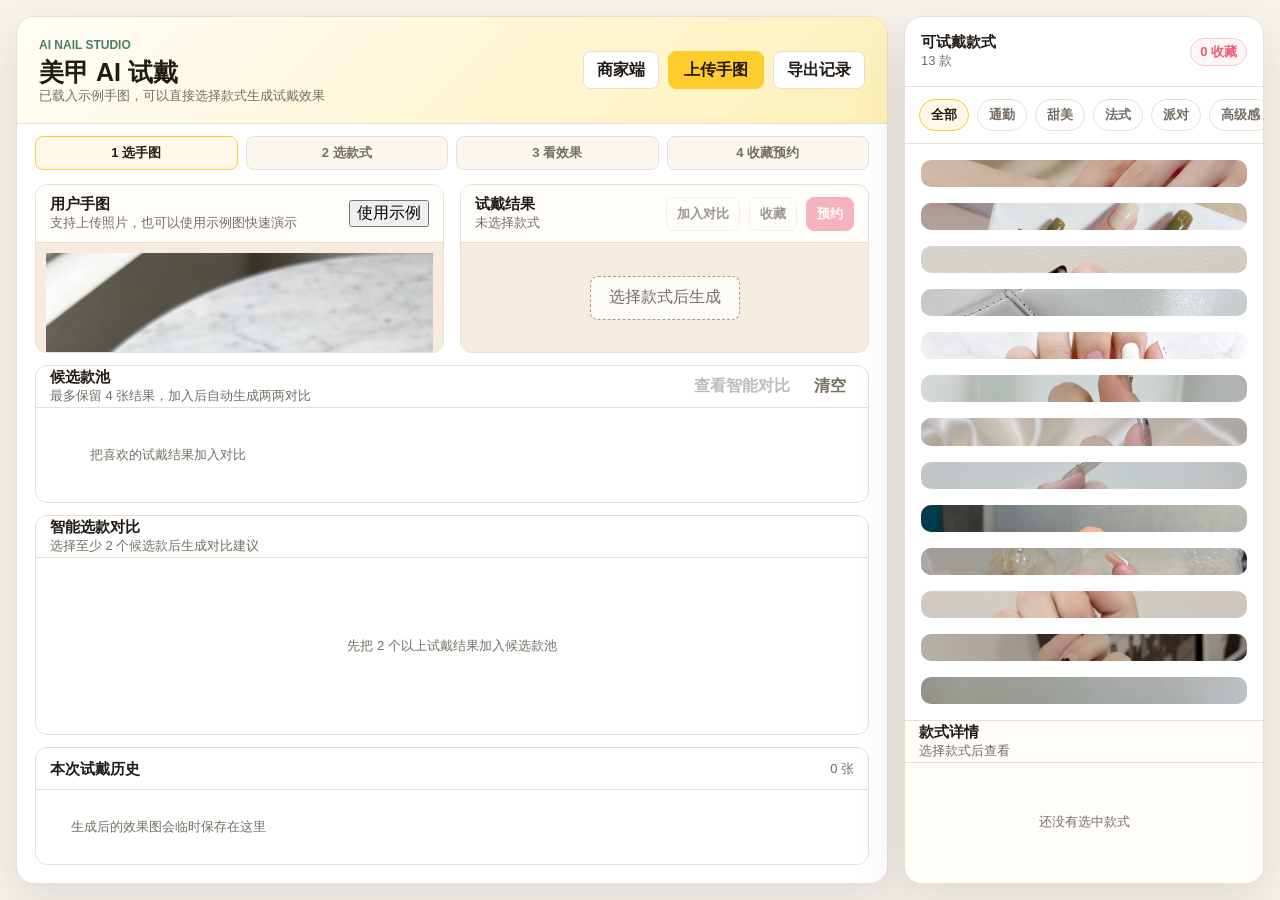
==== frontend/index.html @ e8ff1c36 "first commit" ====
<!doctype html>
<html lang="zh-CN">
  <head>
    <meta charset="utf-8">
    <meta name="viewport" content="width=device-width, initial-scale=1">
    <title>美甲 AI 试戴</title>
    <link rel="stylesheet" href="./styles.css">
  </head>
  <body>
    <main class="app-shell">
      <section class="workspace" aria-label="美甲试戴工作区">
        <header class="topbar">
          <div class="brand-block">
            <span class="brand-mark">AI Nail Studio</span>
            <h1>美甲 AI 试戴</h1>
            <p id="statusText">上传手部照片，选择右侧款式开始生成试戴效果</p>
          </div>
          <div class="topbar-actions">
            <a class="ghost-button" href="./merchant-dashboard.html">商家端</a>
            <label class="upload-button">
              <input id="handUpload" type="file" accept="image/*">
              <span>上传手图</span>
            </label>
            <button id="exportEventsButton" class="ghost-button" type="button">导出记录</button>
          </div>
        </header>

        <div class="quick-flow" aria-label="试戴流程">
          <span class="flow-step is-active">1 选手图</span>
          <span class="flow-step">2 选款式</span>
          <span class="flow-step">3 看效果</span>
          <span class="flow-step">4 收藏预约</span>
        </div>

        <div class="preview-grid">
          <section class="panel">
            <div class="panel-head">
              <div>
                <h2>用户手图</h2>
                <span>支持上传照片，也可以使用示例图快速演示</span>
              </div>
              <button id="useDemoButton" type="button">使用示例</button>
            </div>
            <div class="image-stage">
              <img id="handPreview" alt="用户上传的手部照片">
              <div id="emptyHand" class="empty-state">等待上传</div>
            </div>
          </section>

          <section class="panel result-panel">
            <div class="panel-head">
              <div>
                <h2>试戴结果</h2>
                <span id="selectedStyleLabel">未选择款式</span>
              </div>
              <div class="result-actions">
                <button id="compareButton" class="mini-button" type="button" disabled>加入对比</button>
                <button id="favoriteButton" class="mini-button" type="button" disabled>收藏</button>
                <button id="appointmentButton" class="mini-button primary" type="button" disabled>预约</button>
              </div>
            </div>
            <div class="image-stage">
              <canvas id="resultCanvas" class="is-hidden" width="896" height="1200" aria-label="AI 融合结果"></canvas>
              <img id="aiResultImage" alt="AI 生成的美甲试戴效果">
              <div id="emptyResult" class="empty-state">选择款式后生成</div>
              <div id="progressOverlay" class="progress-overlay is-hidden" aria-live="polite">
                <div class="progress-card">
                  <div class="progress-copy">
                    <span id="progressLabel">正在生成试戴效果</span>
                    <strong id="progressValue">0%</strong>
                  </div>
                  <div class="progress-track">
                    <div id="progressBar" class="progress-bar"></div>
                  </div>
                </div>
              </div>
            </div>
          </section>
        </div>

        <section class="comparison-panel" aria-label="多款对比">
          <div class="section-head">
            <div>
              <h2>候选款池</h2>
              <span>最多保留 4 张结果，加入后自动生成两两对比</span>
            </div>
            <div class="section-actions">
              <button id="openCompareDialogButton" class="text-button" type="button" disabled>查看智能对比</button>
              <button id="clearCompareButton" class="text-button" type="button">清空</button>
            </div>
          </div>
          <div id="compareList" class="compare-list">
            <div id="emptyCompare" class="compare-empty">把喜欢的试戴结果加入对比</div>
          </div>
        </section>

        <section class="compare-insight-panel" aria-label="智能选款对比">
          <div class="section-head">
            <div>
              <h2>智能选款对比</h2>
              <span id="compareInsightHint">选择至少 2 个候选款后生成对比建议</span>
            </div>
          </div>
          <div id="compareInsightBody" class="compare-insight-body">
            <div class="compare-insight-empty">先把 2 个以上试戴结果加入候选款池</div>
          </div>
        </section>

        <section class="history-panel" aria-label="本次试戴历史">
          <div class="history-head">
            <h2>本次试戴历史</h2>
            <span id="historyCount">0 张</span>
          </div>
          <div id="historyList" class="history-list">
            <div id="emptyHistory" class="history-empty">生成后的效果图会临时保存在这里</div>
          </div>
        </section>
      </section>

      <aside class="style-sidebar" aria-label="可试戴美甲款式">
        <div class="sidebar-head">
          <div>
            <h2>可试戴款式</h2>
            <span id="styleCount">加载中</span>
          </div>
          <span id="favoriteCount" class="favorite-counter">0 收藏</span>
        </div>

        <div class="filter-bar" aria-label="款式筛选">
          <button class="filter-chip is-active" type="button" data-filter="all">全部</button>
          <button class="filter-chip" type="button" data-filter="daily">通勤</button>
          <button class="filter-chip" type="button" data-filter="sweet">甜美</button>
          <button class="filter-chip" type="button" data-filter="french">法式</button>
          <button class="filter-chip" type="button" data-filter="party">派对</button>
          <button class="filter-chip" type="button" data-filter="luxury">高级感</button>
        </div>

        <div id="styleList" class="style-list"></div>

        <section class="style-detail" aria-label="款式详情">
          <div class="section-head">
            <div>
              <h2>款式详情</h2>
              <span id="detailHint">选择款式后查看</span>
            </div>
          </div>
          <div id="styleDetailBody" class="style-detail-body">
            <div class="detail-empty">还没有选中款式</div>
          </div>
        </section>
      </aside>
    </main>

    <dialog id="appointmentDialog" class="appointment-dialog">
      <form id="appointmentForm" method="dialog">
        <div class="dialog-head">
          <div>
            <h2>预约美甲服务</h2>
            <span id="appointmentStyleLabel">未选择款式</span>
          </div>
          <button id="appointmentCloseButton" class="icon-button" value="cancel" type="button" aria-label="关闭">×</button>
        </div>
        <label>
          <span>门店</span>
          <select id="shopSelect">
            <option>美团优选美甲·国贸店</option>
            <option>美团优选美甲·望京店</option>
            <option>美团优选美甲·五道口店</option>
          </select>
        </label>
        <label>
          <span>时间</span>
          <select id="timeSelect">
            <option>今天 18:30</option>
            <option>明天 12:00</option>
            <option>明天 19:00</option>
            <option>周末 14:30</option>
          </select>
        </label>
        <label>
          <span>手机号</span>
          <input id="phoneInput" type="tel" placeholder="用于接收预约确认">
        </label>
        <div class="dialog-actions">
          <button class="ghost-button" type="button" id="appointmentCancelButton">取消</button>
          <button class="upload-button" type="submit">提交预约意向</button>
        </div>
      </form>
    </dialog>

    <dialog id="compareDialog" class="compare-dialog">
      <div class="dialog-head">
        <div>
          <h2>智能选款对比</h2>
          <span id="compareDialogHint">选择至少 2 个候选款后生成对比建议</span>
        </div>
        <button id="compareDialogCloseButton" class="icon-button" type="button" aria-label="关闭">×</button>
      </div>
      <div id="compareDialogBody" class="compare-dialog-body">
        <div class="compare-insight-empty">先把 2 个以上试戴结果加入候选款池</div>
      </div>
    </dialog>

    <script src="./assets/catalog.js"></script>
    <script src="./app.js"></script>
  </body>
</html>
---- frontend/styles.css ----
:root {
  color-scheme: light;
  --bg: #f7f3ed;
  --surface: #ffffff;
  --surface-soft: #fbf7ef;
  --surface-warm: #fff8e6;
  --text: #211b17;
  --muted: #756d64;
  --line: #e8ded2;
  --accent: #ffcc2e;
  --accent-strong: #f2ad00;
  --accent-ink: #221900;
  --rose: #e85d75;
  --green: #477f64;
  --blue: #4469a8;
  --shadow: 0 18px 50px rgba(51, 35, 20, 0.12);
  --radius-lg: 18px;
  --radius-md: 12px;
  --radius-sm: 8px;
}

* {
  box-sizing: border-box;
}

body {
  margin: 0;
  min-height: 100vh;
  background: var(--bg);
  color: var(--text);
  font-family: Arial, "Microsoft YaHei", sans-serif;
}

button,
input,
select {
  font: inherit;
}

button,
a {
  -webkit-tap-highlight-color: transparent;
}

.app-shell {
  display: grid;
  grid-template-columns: minmax(0, 1fr) 360px;
  gap: 16px;
  height: 100vh;
  padding: 16px;
  overflow: hidden;
}

.workspace,
.style-sidebar {
  min-width: 0;
  min-height: 0;
  border: 1px solid var(--line);
  border-radius: var(--radius-lg);
  background: var(--surface);
  box-shadow: var(--shadow);
  overflow: hidden;
}

.workspace {
  display: flex;
  flex-direction: column;
}

.topbar,
.sidebar-head,
.panel-head,
.section-head,
.history-head,
.dialog-head {
  display: flex;
  align-items: center;
  justify-content: space-between;
  gap: 14px;
}

.topbar {
  min-height: 92px;
  padding: 18px 22px;
  border-bottom: 1px solid var(--line);
  background: linear-gradient(135deg, #fffdf7 0%, #fff0b8 100%);
}

.brand-mark {
  display: inline-flex;
  margin-bottom: 6px;
  color: var(--green);
  font-size: 12px;
  font-weight: 800;
  letter-spacing: 0;
  text-transform: uppercase;
}

h1,
h2,
p {
  margin: 0;
}

h1 {
  font-size: 25px;
  line-height: 1.16;
}

h2 {
  font-size: 15px;
  line-height: 1.2;
}

.topbar p,
.panel-head span,
.section-head span,
.sidebar-head span,
.history-head span,
.dialog-head span {
  color: var(--muted);
  font-size: 13px;
}

.topbar-actions,
.result-actions {
  display: flex;
  align-items: center;
  flex-wrap: wrap;
  justify-content: flex-end;
  gap: 9px;
}

.upload-button,
.ghost-button,
.mini-button,
.text-button,
.icon-button {
  display: inline-flex;
  align-items: center;
  justify-content: center;
  min-height: 38px;
  border: 1px solid var(--line);
  border-radius: var(--radius-sm);
  background: #fff;
  color: var(--text);
  cursor: pointer;
  font-weight: 700;
  text-decoration: none;
}

.upload-button {
  padding: 0 15px;
  border-color: var(--accent);
  background: var(--accent);
  color: var(--accent-ink);
}

.upload-button input {
  display: none;
}

.ghost-button {
  padding: 0 13px;
}

.mini-button {
  min-height: 34px;
  padding: 0 10px;
  font-size: 13px;
}

.mini-button.primary {
  border-color: var(--rose);
  background: var(--rose);
  color: #fff;
}

.mini-button.is-active {
  border-color: var(--rose);
  color: var(--rose);
}

.mini-button:disabled {
  cursor: not-allowed;
  opacity: 0.45;
}

.text-button {
  min-height: 30px;
  padding: 0 8px;
  border: 0;
  color: var(--muted);
}

.icon-button {
  width: 34px;
  height: 34px;
  min-height: 34px;
  padding: 0;
  font-size: 22px;
}

.upload-button:hover,
.ghost-button:hover,
.mini-button:hover:not(:disabled),
.text-button:hover,
.icon-button:hover {
  border-color: var(--accent-strong);
  background: var(--accent-strong);
  color: var(--accent-ink);
}

.quick-flow {
  display: grid;
  grid-template-columns: repeat(4, minmax(0, 1fr));
  gap: 8px;
  padding: 12px 18px 0;
}

.flow-step {
  display: grid;
  place-items: center;
  min-height: 34px;
  border: 1px solid var(--line);
  border-radius: var(--radius-sm);
  background: var(--surface-soft);
  color: var(--muted);
  font-size: 13px;
  font-weight: 700;
}

.flow-step.is-active {
  border-color: var(--accent);
  background: var(--surface-warm);
  color: var(--text);
}

.preview-grid {
  display: grid;
  grid-template-columns: minmax(0, 1fr) minmax(0, 1fr);
  gap: 16px;
  padding: 14px 18px 12px;
  min-height: 0;
  flex: 1;
  overflow: hidden;
}

.panel {
  display: flex;
  flex-direction: column;
  min-width: 0;
  min-height: 0;
  border: 1px solid var(--line);
  border-radius: var(--radius-md);
  background: var(--surface-soft);
  overflow: hidden;
}

.panel-head {
  min-height: 58px;
  padding: 10px 14px;
  border-bottom: 1px solid var(--line);
  background: #fffdf9;
}

.image-stage {
  position: relative;
  display: grid;
  place-items: center;
  flex: 1;
  min-height: 0;
  overflow: hidden;
  background: #f5ecdf;
  padding: 10px;
}

.image-stage img,
.image-stage canvas {
  display: block;
  width: auto;
  height: auto;
  max-width: 100%;
  max-height: 100%;
  object-fit: contain;
}

#handPreview:not([src]),
#aiResultImage:not([src]),
#aiResultImage.is-hidden,
#resultCanvas.is-hidden {
  display: none;
}

.empty-state {
  position: absolute;
  display: grid;
  place-items: center;
  width: 150px;
  height: 44px;
  border: 1px dashed #a99c8f;
  border-radius: var(--radius-sm);
  color: var(--muted);
  background: rgba(255, 255, 255, 0.78);
}

.empty-state.is-hidden,
.history-empty.is-hidden,
.compare-empty.is-hidden {
  display: none;
}

.progress-overlay {
  position: absolute;
  inset: 0;
  display: grid;
  place-items: center;
  padding: 24px;
  background: rgba(245, 236, 223, 0.74);
  backdrop-filter: blur(2px);
  z-index: 4;
}

.progress-overlay.is-hidden {
  display: none;
}

.progress-card {
  width: min(320px, 86%);
  padding: 18px;
  border: 1px solid var(--line);
  border-radius: var(--radius-md);
  background: rgba(255, 255, 255, 0.94);
  box-shadow: 0 12px 32px rgba(51, 35, 20, 0.16);
}

.progress-copy {
  display: flex;
  align-items: center;
  justify-content: space-between;
  gap: 16px;
  margin-bottom: 12px;
  font-size: 13px;
}

.progress-copy strong {
  color: var(--rose);
  font-size: 16px;
}

.progress-track {
  height: 8px;
  overflow: hidden;
  border-radius: 999px;
  background: #ffe9a3;
}

.progress-bar {
  width: 0%;
  height: 100%;
  border-radius: 999px;
  background: var(--rose);
  transition: width 240ms ease;
}

.comparison-panel,
.compare-insight-panel,
.history-panel {
  display: flex;
  flex-direction: column;
  margin: 0 18px 12px;
  border: 1px solid var(--line);
  border-radius: var(--radius-md);
  background: #fff;
  overflow: hidden;
}

.comparison-panel {
  min-height: 138px;
  max-height: 168px;
}

.compare-insight-panel {
  min-height: 220px;
  max-height: 320px;
}

.section-head,
.history-head {
  min-height: 42px;
  padding: 0 14px;
  border-bottom: 1px solid var(--line);
}

.compare-list,
.history-list {
  position: relative;
  display: flex;
  gap: 10px;
  flex: 1;
  min-height: 0;
  overflow-x: auto;
  padding: 10px 12px;
}

.compare-insight-body {
  display: grid;
  gap: 12px;
  flex: 1;
  min-height: 0;
  overflow-y: auto;
  padding: 12px;
}

.compare-insight-empty {
  display: grid;
  place-items: center;
  min-height: 140px;
  color: var(--muted);
  font-size: 13px;
}

.recommendation-card {
  display: grid;
  grid-template-columns: minmax(0, 1fr) auto;
  gap: 14px;
  align-items: center;
  padding: 14px;
  border: 1px solid #f1ccd4;
  border-radius: var(--radius-md);
  background: #fff4f6;
}

.recommendation-card span {
  display: block;
  margin-bottom: 4px;
  color: var(--rose);
  font-size: 12px;
  font-weight: 900;
}

.recommendation-card strong {
  display: block;
  font-size: 18px;
}

.recommendation-card p {
  margin-top: 6px;
  color: var(--muted);
  font-size: 13px;
  line-height: 1.55;
}

.recommendation-card button {
  min-height: 36px;
  padding: 0 12px;
  border: 1px solid var(--rose);
  border-radius: var(--radius-sm);
  background: var(--rose);
  color: #fff;
  cursor: pointer;
  font-weight: 800;
}

.pair-compare-grid {
  display: grid;
  grid-template-columns: repeat(2, minmax(0, 1fr));
  gap: 12px;
}

.pair-compare-card {
  display: grid;
  gap: 10px;
  padding: 12px;
  border: 1px solid var(--line);
  border-radius: var(--radius-md);
  background: #fff;
}

.pair-head {
  display: grid;
  grid-template-columns: minmax(0, 1fr) auto minmax(0, 1fr);
  gap: 10px;
  align-items: center;
}

.pair-head div {
  min-width: 0;
}

.pair-head span,
.pair-head small {
  color: var(--muted);
  font-size: 11px;
  font-weight: 900;
}

.pair-head strong {
  display: block;
  overflow: hidden;
  margin-top: 3px;
  font-size: 13px;
  text-overflow: ellipsis;
  white-space: nowrap;
}

.pair-head small {
  display: grid;
  place-items: center;
  width: 34px;
  height: 34px;
  border-radius: 999px;
  background: var(--surface-warm);
  color: var(--text);
}

.pair-images {
  display: grid;
  grid-template-columns: repeat(2, minmax(0, 1fr));
  gap: 8px;
}

.pair-images img {
  width: 100%;
  height: 118px;
  border-radius: var(--radius-sm);
  object-fit: cover;
  background: var(--surface-soft);
}

.dimension-list {
  display: grid;
  gap: 8px;
}

.dimension-row {
  display: grid;
  grid-template-columns: 70px minmax(0, 1fr) 70px;
  gap: 8px;
  align-items: center;
}

.dimension-row span,
.dimension-row strong,
.dimension-row em {
  font-size: 12px;
}

.dimension-row span {
  color: var(--muted);
}

.dimension-row strong {
  overflow: hidden;
  text-align: right;
  text-overflow: ellipsis;
  white-space: nowrap;
}

.dimension-row em {
  grid-column: 1 / -1;
  color: var(--muted);
  font-style: normal;
  line-height: 1.45;
}

.score-track {
  position: relative;
  height: 8px;
  overflow: hidden;
  border-radius: 999px;
  background: #f0e6db;
}

.score-track i,
.score-track b {
  position: absolute;
  top: 0;
  height: 100%;
  border-radius: 999px;
}

.score-track i {
  left: 0;
  background: var(--rose);
}

.score-track b {
  right: 0;
  background: var(--blue);
  opacity: 0.82;
}

.pair-conclusion {
  padding: 10px;
  border-radius: var(--radius-sm);
  background: var(--surface-warm);
  color: var(--text);
  font-size: 13px;
  line-height: 1.55;
}

.compare-empty,
.history-empty {
  display: grid;
  place-items: center;
  min-width: 240px;
  color: var(--muted);
  font-size: 13px;
}

.compare-item {
  position: relative;
  display: grid;
  grid-template-columns: 82px 132px;
  gap: 10px;
  flex: 0 0 234px;
  min-width: 234px;
  padding: 8px;
  border: 1px solid var(--line);
  border-radius: var(--radius-sm);
  background: var(--surface-soft);
  cursor: pointer;
}

.compare-item img {
  width: 82px;
  height: 92px;
  border-radius: 7px;
  object-fit: cover;
}

.compare-item strong,
.compare-item span,
.compare-item em {
  display: block;
}

.compare-item strong {
  margin-bottom: 5px;
  font-size: 13px;
}

.compare-item span {
  color: var(--muted);
  font-size: 12px;
  line-height: 1.35;
}

.compare-item em {
  margin-top: 6px;
  color: var(--rose);
  font-style: normal;
  font-weight: 800;
}

.compare-item button {
  position: absolute;
  top: 4px;
  right: 4px;
  width: 24px;
  height: 24px;
  border: 0;
  border-radius: 999px;
  background: rgba(255, 255, 255, 0.86);
  cursor: pointer;
}

.history-panel {
  min-height: 118px;
  max-height: 136px;
  margin-bottom: 18px;
}

.history-item {
  flex: 0 0 86px;
  width: 86px;
  padding: 0;
  border: 2px solid transparent;
  border-radius: var(--radius-sm);
  background: var(--surface-soft);
  cursor: pointer;
  overflow: hidden;
}

.history-item:hover,
.history-item:focus-visible {
  border-color: var(--accent);
}

.history-item img {
  display: block;
  width: 100%;
  height: 74px;
  object-fit: cover;
}

.history-item span {
  display: block;
  overflow: hidden;
  padding: 6px;
  color: var(--muted);
  font-size: 11px;
  text-overflow: ellipsis;
  white-space: nowrap;
}

.style-sidebar {
  display: flex;
  flex-direction: column;
  height: 100%;
}

.sidebar-head {
  min-height: 70px;
  padding: 0 16px;
  border-bottom: 1px solid var(--line);
}

.favorite-counter {
  display: inline-flex;
  align-items: center;
  min-height: 28px;
  padding: 0 9px;
  border: 1px solid #f1ccd4;
  border-radius: 999px;
  background: #fff4f6;
  color: var(--rose) !important;
  font-weight: 800;
}

.filter-bar {
  display: flex;
  gap: 8px;
  overflow-x: auto;
  padding: 12px 14px;
  border-bottom: 1px solid var(--line);
}

.filter-chip {
  flex: 0 0 auto;
  min-height: 32px;
  padding: 0 11px;
  border: 1px solid var(--line);
  border-radius: 999px;
  background: #fff;
  color: var(--muted);
  cursor: pointer;
  font-size: 13px;
  font-weight: 700;
}

.filter-chip.is-active,
.filter-chip:hover {
  border-color: var(--accent);
  background: var(--surface-warm);
  color: var(--text);
}

.style-list {
  display: flex;
  flex-direction: column;
  gap: 12px;
  flex: 1;
  min-height: 0;
  overflow-y: auto;
  padding: 14px;
}

.style-card {
  width: 100%;
  padding: 0;
  border: 2px solid transparent;
  border-radius: var(--radius-md);
  background: #fff;
  cursor: pointer;
  text-align: left;
  overflow: hidden;
}

.style-card:hover,
.style-card.is-active {
  border-color: var(--accent);
}

.style-thumb {
  width: 100%;
  aspect-ratio: 1 / 0.78;
  object-fit: cover;
  background: var(--surface-soft);
}

.style-meta {
  display: flex;
  justify-content: space-between;
  gap: 8px;
  padding: 10px 10px 7px;
}

.style-title {
  font-size: 14px;
  font-weight: 800;
}

.style-subtitle {
  margin-top: 3px;
  color: var(--muted);
  font-size: 12px;
}

.style-badge {
  align-self: start;
  color: var(--rose);
  font-size: 13px;
  font-weight: 800;
  white-space: nowrap;
}

.style-card-foot {
  display: flex;
  justify-content: space-between;
  gap: 8px;
  padding: 0 10px 10px;
  color: var(--muted);
  font-size: 12px;
}

.style-card-foot strong {
  color: var(--blue);
}

.style-detail {
  border-top: 1px solid var(--line);
  background: #fffdf9;
}

.style-detail-body {
  padding: 12px 14px 14px;
}

.style-detail-body img {
  display: block;
  width: 100%;
  max-height: 150px;
  border-radius: var(--radius-sm);
  object-fit: cover;
  background: var(--surface-soft);
}

.detail-empty {
  display: grid;
  place-items: center;
  min-height: 94px;
  color: var(--muted);
  font-size: 13px;
}

.detail-title-row {
  display: flex;
  align-items: center;
  justify-content: space-between;
  gap: 10px;
  margin-top: 10px;
}

.detail-title-row span {
  color: var(--rose);
  font-weight: 800;
}

.detail-tags {
  display: flex;
  flex-wrap: wrap;
  gap: 6px;
  margin-top: 9px;
}

.detail-tags span {
  padding: 4px 8px;
  border-radius: 999px;
  background: var(--surface-warm);
  color: var(--muted);
  font-size: 12px;
  font-weight: 700;
}

.style-detail-body dl {
  display: grid;
  gap: 8px;
  margin: 12px 0 0;
}

.style-detail-body dl div {
  display: grid;
  gap: 2px;
}

.style-detail-body dt {
  color: var(--muted);
  font-size: 12px;
}

.style-detail-body dd {
  margin: 0;
  font-size: 13px;
  line-height: 1.4;
}

.appointment-dialog {
  width: min(430px, calc(100vw - 28px));
  padding: 0;
  border: 1px solid var(--line);
  border-radius: var(--radius-lg);
  background: var(--surface);
  box-shadow: var(--shadow);
}

.compare-dialog {
  width: min(980px, calc(100vw - 28px));
  max-height: min(820px, calc(100vh - 36px));
  padding: 0;
  border: 1px solid var(--line);
  border-radius: var(--radius-lg);
  background: var(--surface);
  box-shadow: var(--shadow);
  overflow: hidden;
}

.compare-dialog::backdrop {
  background: rgba(24, 18, 14, 0.35);
}

.compare-dialog .dialog-head {
  padding: 16px 18px;
  border-bottom: 1px solid var(--line);
  background: var(--surface-warm);
}

.compare-dialog-body {
  display: grid;
  gap: 12px;
  max-height: calc(100vh - 150px);
  overflow-y: auto;
  padding: 14px;
}

.section-actions {
  display: flex;
  align-items: center;
  gap: 8px;
}

.text-button:disabled {
  cursor: not-allowed;
  opacity: 0.45;
}

.appointment-dialog::backdrop {
  background: rgba(24, 18, 14, 0.35);
}

.appointment-dialog form {
  display: grid;
  gap: 14px;
  padding: 18px;
}

.dialog-head {
  padding-bottom: 8px;
  border-bottom: 1px solid var(--line);
}

.appointment-dialog label {
  display: grid;
  gap: 6px;
  color: var(--muted);
  font-size: 13px;
  font-weight: 700;
}

.appointment-dialog input,
.appointment-dialog select {
  width: 100%;
  min-height: 40px;
  padding: 0 10px;
  border: 1px solid var(--line);
  border-radius: var(--radius-sm);
  background: #fff;
  color: var(--text);
}

.dialog-actions {
  display: flex;
  justify-content: flex-end;
  gap: 10px;
}

@media (max-width: 1120px) {
  .app-shell {
    grid-template-columns: 1fr;
    height: auto;
    min-height: 100vh;
    overflow: visible;
  }

  .style-sidebar {
    height: auto;
    max-height: none;
  }

  .style-list {
    flex-direction: row;
    overflow-x: auto;
  }

  .style-card {
    flex: 0 0 210px;
  }

  .style-detail-body {
    display: grid;
    grid-template-columns: 180px minmax(0, 1fr);
    gap: 12px;
  }

  .style-detail-body img {
    max-height: 160px;
  }
}

@media (max-width: 760px) {
  .app-shell {
    padding: 10px;
  }

  .topbar,
  .panel-head {
    align-items: flex-start;
    flex-direction: column;
  }

  .topbar-actions,
  .result-actions {
    justify-content: flex-start;
  }

  .quick-flow {
    grid-template-columns: repeat(2, minmax(0, 1fr));
    padding: 10px 10px 0;
  }

  .preview-grid {
    grid-template-columns: 1fr;
    padding: 10px;
  }

  .image-stage {
    min-height: 380px;
  }

  .comparison-panel,
  .compare-insight-panel,
  .history-panel {
    margin-right: 10px;
    margin-left: 10px;
  }

  .compare-insight-panel {
    max-height: none;
  }

  .recommendation-card,
  .pair-compare-grid {
    grid-template-columns: 1fr;
  }

  .dimension-row {
    grid-template-columns: 62px minmax(0, 1fr);
  }

  .dimension-row strong {
    grid-column: 1 / -1;
    text-align: left;
  }

  .style-detail-body {
    display: block;
  }
}
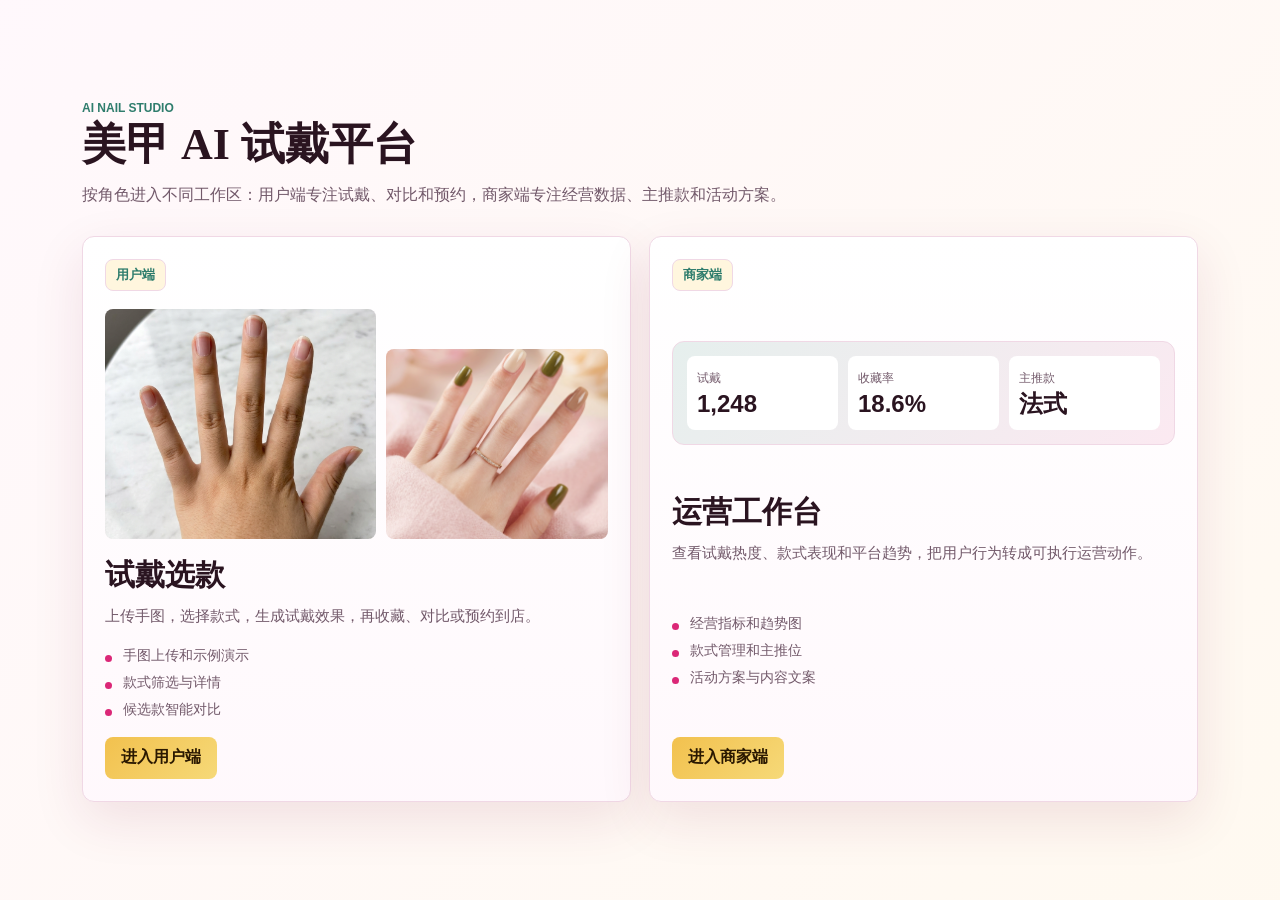
==== commit 7d1acf8e: "你的提交信息" ====
--- a/frontend/index.html
+++ b/frontend/index.html
@@ -3,205 +3,57 @@
   <head>
     <meta charset="utf-8">
     <meta name="viewport" content="width=device-width, initial-scale=1">
-    <title>美甲 AI 试戴</title>
+    <title>美甲 AI 试戴平台</title>
     <link rel="stylesheet" href="./styles.css">
   </head>
-  <body>
-    <main class="app-shell">
-      <section class="workspace" aria-label="美甲试戴工作区">
-        <header class="topbar">
-          <div class="brand-block">
-            <span class="brand-mark">AI Nail Studio</span>
-            <h1>美甲 AI 试戴</h1>
-            <p id="statusText">上传手部照片，选择右侧款式开始生成试戴效果</p>
+  <body class="portal-page">
+    <main class="portal-shell" aria-label="美甲 AI 试戴平台入口">
+      <header class="portal-header">
+        <div>
+          <span class="brand-mark">AI Nail Studio</span>
+          <h1>美甲 AI 试戴平台</h1>
+          <p>按角色进入不同工作区：用户端专注试戴、对比和预约，商家端专注经营数据、主推款和活动方案。</p>
+        </div>
+      </header>
+
+      <section class="role-grid" aria-label="选择入口">
+        <a class="role-card role-card-user" href="./user-app.html" aria-label="进入用户端试戴">
+          <span class="role-label">用户端</span>
+          <div class="role-media">
+            <img src="../data/raw/images/hands/hand_001.png" alt="用户手部试戴示例">
+            <img src="../data/raw/images/nail_styles_enhanced/style_002_enhanced.png" alt="可试戴美甲款式示例">
           </div>
-          <div class="topbar-actions">
-            <a class="ghost-button" href="./merchant-dashboard.html">商家端</a>
-            <label class="upload-button">
-              <input id="handUpload" type="file" accept="image/*">
-              <span>上传手图</span>
-            </label>
-            <button id="exportEventsButton" class="ghost-button" type="button">导出记录</button>
+          <div>
+            <h2>试戴选款</h2>
+            <p>上传手图，选择款式，生成试戴效果，再收藏、对比或预约到店。</p>
           </div>
-        </header>
+          <ul>
+            <li>手图上传和示例演示</li>
+            <li>款式筛选与详情</li>
+            <li>候选款智能对比</li>
+          </ul>
+          <strong>进入用户端</strong>
+        </a>
 
-        <div class="quick-flow" aria-label="试戴流程">
-          <span class="flow-step is-active">1 选手图</span>
-          <span class="flow-step">2 选款式</span>
-          <span class="flow-step">3 看效果</span>
-          <span class="flow-step">4 收藏预约</span>
-        </div>
-
-        <div class="preview-grid">
-          <section class="panel">
-            <div class="panel-head">
-              <div>
-                <h2>用户手图</h2>
-                <span>支持上传照片，也可以使用示例图快速演示</span>
-              </div>
-              <button id="useDemoButton" type="button">使用示例</button>
-            </div>
-            <div class="image-stage">
-              <img id="handPreview" alt="用户上传的手部照片">
-              <div id="emptyHand" class="empty-state">等待上传</div>
-            </div>
-          </section>
-
-          <section class="panel result-panel">
-            <div class="panel-head">
-              <div>
-                <h2>试戴结果</h2>
-                <span id="selectedStyleLabel">未选择款式</span>
-              </div>
-              <div class="result-actions">
-                <button id="compareButton" class="mini-button" type="button" disabled>加入对比</button>
-                <button id="favoriteButton" class="mini-button" type="button" disabled>收藏</button>
-                <button id="appointmentButton" class="mini-button primary" type="button" disabled>预约</button>
-              </div>
-            </div>
-            <div class="image-stage">
-              <canvas id="resultCanvas" class="is-hidden" width="896" height="1200" aria-label="AI 融合结果"></canvas>
-              <img id="aiResultImage" alt="AI 生成的美甲试戴效果">
-              <div id="emptyResult" class="empty-state">选择款式后生成</div>
-              <div id="progressOverlay" class="progress-overlay is-hidden" aria-live="polite">
-                <div class="progress-card">
-                  <div class="progress-copy">
-                    <span id="progressLabel">正在生成试戴效果</span>
-                    <strong id="progressValue">0%</strong>
-                  </div>
-                  <div class="progress-track">
-                    <div id="progressBar" class="progress-bar"></div>
-                  </div>
-                </div>
-              </div>
-            </div>
-          </section>
-        </div>
-
-        <section class="comparison-panel" aria-label="多款对比">
-          <div class="section-head">
-            <div>
-              <h2>候选款池</h2>
-              <span>最多保留 4 张结果，加入后自动生成两两对比</span>
-            </div>
-            <div class="section-actions">
-              <button id="openCompareDialogButton" class="text-button" type="button" disabled>查看智能对比</button>
-              <button id="clearCompareButton" class="text-button" type="button">清空</button>
-            </div>
+        <a class="role-card role-card-merchant" href="./merchant-login.html" aria-label="进入商家端登录">
+          <span class="role-label">商家端</span>
+          <div class="role-metrics" aria-hidden="true">
+            <div><span>试戴</span><strong>1,248</strong></div>
+            <div><span>收藏率</span><strong>18.6%</strong></div>
+            <div><span>主推款</span><strong>法式</strong></div>
           </div>
-          <div id="compareList" class="compare-list">
-            <div id="emptyCompare" class="compare-empty">把喜欢的试戴结果加入对比</div>
+          <div>
+            <h2>运营工作台</h2>
+            <p>查看试戴热度、款式表现和平台趋势，把用户行为转成可执行运营动作。</p>
           </div>
-        </section>
-
-        <section class="compare-insight-panel" aria-label="智能选款对比">
-          <div class="section-head">
-            <div>
-              <h2>智能选款对比</h2>
-              <span id="compareInsightHint">选择至少 2 个候选款后生成对比建议</span>
-            </div>
-          </div>
-          <div id="compareInsightBody" class="compare-insight-body">
-            <div class="compare-insight-empty">先把 2 个以上试戴结果加入候选款池</div>
-          </div>
-        </section>
-
-        <section class="history-panel" aria-label="本次试戴历史">
-          <div class="history-head">
-            <h2>本次试戴历史</h2>
-            <span id="historyCount">0 张</span>
-          </div>
-          <div id="historyList" class="history-list">
-            <div id="emptyHistory" class="history-empty">生成后的效果图会临时保存在这里</div>
-          </div>
-        </section>
+          <ul>
+            <li>经营指标和趋势图</li>
+            <li>款式管理和主推位</li>
+            <li>活动方案与内容文案</li>
+          </ul>
+          <strong>进入商家端</strong>
+        </a>
       </section>
-
-      <aside class="style-sidebar" aria-label="可试戴美甲款式">
-        <div class="sidebar-head">
-          <div>
-            <h2>可试戴款式</h2>
-            <span id="styleCount">加载中</span>
-          </div>
-          <span id="favoriteCount" class="favorite-counter">0 收藏</span>
-        </div>
-
-        <div class="filter-bar" aria-label="款式筛选">
-          <button class="filter-chip is-active" type="button" data-filter="all">全部</button>
-          <button class="filter-chip" type="button" data-filter="daily">通勤</button>
-          <button class="filter-chip" type="button" data-filter="sweet">甜美</button>
-          <button class="filter-chip" type="button" data-filter="french">法式</button>
-          <button class="filter-chip" type="button" data-filter="party">派对</button>
-          <button class="filter-chip" type="button" data-filter="luxury">高级感</button>
-        </div>
-
-        <div id="styleList" class="style-list"></div>
-
-        <section class="style-detail" aria-label="款式详情">
-          <div class="section-head">
-            <div>
-              <h2>款式详情</h2>
-              <span id="detailHint">选择款式后查看</span>
-            </div>
-          </div>
-          <div id="styleDetailBody" class="style-detail-body">
-            <div class="detail-empty">还没有选中款式</div>
-          </div>
-        </section>
-      </aside>
     </main>
-
-    <dialog id="appointmentDialog" class="appointment-dialog">
-      <form id="appointmentForm" method="dialog">
-        <div class="dialog-head">
-          <div>
-            <h2>预约美甲服务</h2>
-            <span id="appointmentStyleLabel">未选择款式</span>
-          </div>
-          <button id="appointmentCloseButton" class="icon-button" value="cancel" type="button" aria-label="关闭">×</button>
-        </div>
-        <label>
-          <span>门店</span>
-          <select id="shopSelect">
-            <option>美团优选美甲·国贸店</option>
-            <option>美团优选美甲·望京店</option>
-            <option>美团优选美甲·五道口店</option>
-          </select>
-        </label>
-        <label>
-          <span>时间</span>
-          <select id="timeSelect">
-            <option>今天 18:30</option>
-            <option>明天 12:00</option>
-            <option>明天 19:00</option>
-            <option>周末 14:30</option>
-          </select>
-        </label>
-        <label>
-          <span>手机号</span>
-          <input id="phoneInput" type="tel" placeholder="用于接收预约确认">
-        </label>
-        <div class="dialog-actions">
-          <button class="ghost-button" type="button" id="appointmentCancelButton">取消</button>
-          <button class="upload-button" type="submit">提交预约意向</button>
-        </div>
-      </form>
-    </dialog>
-
-    <dialog id="compareDialog" class="compare-dialog">
-      <div class="dialog-head">
-        <div>
-          <h2>智能选款对比</h2>
-          <span id="compareDialogHint">选择至少 2 个候选款后生成对比建议</span>
-        </div>
-        <button id="compareDialogCloseButton" class="icon-button" type="button" aria-label="关闭">×</button>
-      </div>
-      <div id="compareDialogBody" class="compare-dialog-body">
-        <div class="compare-insight-empty">先把 2 个以上试戴结果加入候选款池</div>
-      </div>
-    </dialog>
-
-    <script src="./assets/catalog.js"></script>
-    <script src="./app.js"></script>
   </body>
 </html>
--- a/frontend/styles.css
+++ b/frontend/styles.css
@@ -1,19 +1,21 @@
 :root {
   color-scheme: light;
-  --bg: #f7f3ed;
+  --bg: #fff7fb;
   --surface: #ffffff;
-  --surface-soft: #fbf7ef;
-  --surface-warm: #fff8e6;
-  --text: #211b17;
-  --muted: #756d64;
-  --line: #e8ded2;
-  --accent: #ffcc2e;
-  --accent-strong: #f2ad00;
-  --accent-ink: #221900;
-  --rose: #e85d75;
-  --green: #477f64;
-  --blue: #4469a8;
-  --shadow: 0 18px 50px rgba(51, 35, 20, 0.12);
+  --surface-soft: #fff8fc;
+  --surface-warm: #fff6de;
+  --text: #2a1420;
+  --muted: #72596a;
+  --line: #f0d8e5;
+  --accent: #f2c14e;
+  --accent-strong: #d99a14;
+  --accent-ink: #2a1800;
+  --rose: #db2777;
+  --rose-soft: #fce7f3;
+  --green: #2f7d6d;
+  --blue: #496fa7;
+  --shadow: 0 18px 52px rgba(131, 24, 67, 0.11);
+  --shadow-hover: 0 24px 70px rgba(131, 24, 67, 0.16);
   --radius-lg: 18px;
   --radius-md: 12px;
   --radius-sm: 8px;
@@ -26,9 +28,203 @@
 body {
   margin: 0;
   min-height: 100vh;
-  background: var(--bg);
+  background:
+    radial-gradient(circle at 8% 0%, rgba(249, 168, 212, 0.28), transparent 34%),
+    linear-gradient(135deg, #fff7fb 0%, #fffaf0 46%, #f8fbff 100%);
   color: var(--text);
-  font-family: Arial, "Microsoft YaHei", sans-serif;
+  font-family: Inter, Arial, "Microsoft YaHei", sans-serif;
+}
+
+.portal-page {
+  min-height: 100vh;
+  background:
+    linear-gradient(135deg, rgba(255, 248, 252, 0.92), rgba(255, 250, 236, 0.72)),
+    var(--bg);
+}
+
+.portal-shell {
+  display: grid;
+  align-content: center;
+  gap: 28px;
+  width: min(1180px, 100%);
+  min-height: 100vh;
+  margin: 0 auto;
+  padding: 32px;
+}
+
+.portal-header {
+  display: flex;
+  align-items: flex-end;
+  justify-content: space-between;
+  gap: 24px;
+}
+
+.portal-header h1 {
+  max-width: 760px;
+  font-size: 44px;
+  line-height: 1.08;
+  font-family: Georgia, "Times New Roman", "Microsoft YaHei", serif;
+  font-weight: 700;
+}
+
+.portal-header p {
+  max-width: 720px;
+  margin-top: 12px;
+  color: var(--muted);
+  font-size: 16px;
+  line-height: 1.7;
+}
+
+.role-grid {
+  display: grid;
+  grid-template-columns: repeat(2, minmax(0, 1fr));
+  gap: 18px;
+}
+
+.role-card {
+  display: grid;
+  align-content: space-between;
+  gap: 18px;
+  min-height: 520px;
+  padding: 22px;
+  border: 1px solid var(--line);
+  border-radius: var(--radius-md);
+  background:
+    linear-gradient(180deg, rgba(255, 255, 255, 0.96), rgba(255, 248, 252, 0.94)),
+    #fff;
+  box-shadow: var(--shadow);
+  color: var(--text);
+  text-decoration: none;
+  transition: border-color 180ms ease, box-shadow 180ms ease, transform 180ms ease;
+}
+
+.role-card:hover,
+.role-card:focus-visible {
+  border-color: var(--accent-strong);
+  box-shadow: var(--shadow-hover);
+  outline: 0;
+  transform: translateY(-2px);
+}
+
+.role-label {
+  width: fit-content;
+  min-height: 30px;
+  padding: 6px 10px;
+  border: 1px solid var(--line);
+  border-radius: var(--radius-sm);
+  background: var(--surface-warm);
+  color: var(--green);
+  font-size: 13px;
+  font-weight: 900;
+}
+
+.role-card h2 {
+  font-size: 30px;
+  font-family: Georgia, "Times New Roman", "Microsoft YaHei", serif;
+}
+
+.role-card p {
+  margin-top: 10px;
+  color: var(--muted);
+  font-size: 15px;
+  line-height: 1.7;
+}
+
+.role-card ul {
+  display: grid;
+  gap: 9px;
+  margin: 0;
+  padding: 0;
+  list-style: none;
+}
+
+.role-card li {
+  position: relative;
+  padding-left: 18px;
+  color: var(--muted);
+  font-size: 14px;
+}
+
+.role-card li::before {
+  content: "";
+  position: absolute;
+  left: 0;
+  top: 0.58em;
+  width: 7px;
+  height: 7px;
+  border-radius: 999px;
+  background: var(--rose);
+}
+
+.role-card strong {
+  display: inline-flex;
+  align-items: center;
+  justify-content: center;
+  width: fit-content;
+  min-height: 42px;
+  padding: 0 16px;
+  border-radius: var(--radius-sm);
+  background: linear-gradient(135deg, var(--accent), #f6d978);
+  color: var(--accent-ink);
+}
+
+.role-media {
+  display: grid;
+  grid-template-columns: 1.1fr 0.9fr;
+  gap: 10px;
+}
+
+.role-media img {
+  width: 100%;
+  height: 190px;
+  border-radius: var(--radius-sm);
+  background: var(--surface-soft);
+  object-fit: cover;
+}
+
+.role-media img:first-child {
+  height: 230px;
+}
+
+.role-media img:last-child {
+  align-self: end;
+}
+
+.role-metrics {
+  display: grid;
+  grid-template-columns: repeat(3, minmax(0, 1fr));
+  gap: 10px;
+  padding: 14px;
+  border: 1px solid var(--line);
+  border-radius: var(--radius-md);
+  background:
+    linear-gradient(135deg, rgba(47, 125, 109, 0.12), rgba(219, 39, 119, 0.1)),
+    #fff;
+}
+
+.role-metrics div {
+  display: grid;
+  gap: 5px;
+  min-width: 0;
+  padding: 14px 10px;
+  border-radius: var(--radius-sm);
+  background: #fff;
+}
+
+.role-metrics span {
+  color: var(--muted);
+  font-size: 12px;
+}
+
+.role-metrics strong {
+  display: block;
+  min-height: 0;
+  padding: 0;
+  border-radius: 0;
+  background: transparent;
+  color: var(--text);
+  font-size: 24px;
+  line-height: 1;
 }
 
 button,
@@ -44,11 +240,11 @@
 
 .app-shell {
   display: grid;
-  grid-template-columns: minmax(0, 1fr) 360px;
-  gap: 16px;
-  height: 100vh;
-  padding: 16px;
-  overflow: hidden;
+  grid-template-columns: minmax(0, 1fr) 376px;
+  gap: 18px;
+  min-height: 100vh;
+  padding: 18px;
+  overflow: visible;
 }
 
 .workspace,
@@ -57,14 +253,17 @@
   min-height: 0;
   border: 1px solid var(--line);
   border-radius: var(--radius-lg);
-  background: var(--surface);
+  background: rgba(255, 255, 255, 0.92);
   box-shadow: var(--shadow);
+  backdrop-filter: blur(14px);
   overflow: hidden;
 }
 
 .workspace {
   display: flex;
   flex-direction: column;
+  height: calc(100vh - 36px);
+  overflow-y: auto;
 }
 
 .topbar,
@@ -80,10 +279,16 @@
 }
 
 .topbar {
+  position: sticky;
+  top: 0;
+  z-index: 12;
   min-height: 92px;
   padding: 18px 22px;
   border-bottom: 1px solid var(--line);
-  background: linear-gradient(135deg, #fffdf7 0%, #fff0b8 100%);
+  background:
+    linear-gradient(135deg, rgba(255, 255, 255, 0.96), rgba(255, 246, 222, 0.95)),
+    #fff;
+  backdrop-filter: blur(16px);
 }
 
 .brand-mark {
@@ -105,6 +310,7 @@
 h1 {
   font-size: 25px;
   line-height: 1.16;
+  font-family: Georgia, "Times New Roman", "Microsoft YaHei", serif;
 }
 
 h2 {
@@ -147,12 +353,13 @@
   cursor: pointer;
   font-weight: 700;
   text-decoration: none;
+  transition: background 180ms ease, border-color 180ms ease, color 180ms ease, box-shadow 180ms ease, transform 180ms ease;
 }
 
 .upload-button {
   padding: 0 15px;
   border-color: var(--accent);
-  background: var(--accent);
+  background: linear-gradient(135deg, var(--accent), #f6d978);
   color: var(--accent-ink);
 }
 
@@ -162,6 +369,7 @@
 
 .ghost-button {
   padding: 0 13px;
+  background: rgba(255, 255, 255, 0.76);
 }
 
 .mini-button {
@@ -172,7 +380,7 @@
 
 .mini-button.primary {
   border-color: var(--rose);
-  background: var(--rose);
+  background: linear-gradient(135deg, var(--rose), #ef5da8);
   color: #fff;
 }
 
@@ -209,6 +417,15 @@
   border-color: var(--accent-strong);
   background: var(--accent-strong);
   color: var(--accent-ink);
+  box-shadow: 0 10px 24px rgba(217, 154, 20, 0.18);
+  transform: translateY(-1px);
+}
+
+button:focus-visible,
+a:focus-visible,
+label.upload-button:focus-within {
+  outline: 3px solid rgba(219, 39, 119, 0.24);
+  outline-offset: 2px;
 }
 
 .quick-flow {
@@ -216,11 +433,14 @@
   grid-template-columns: repeat(4, minmax(0, 1fr));
   gap: 8px;
   padding: 12px 18px 0;
+  counter-reset: flow;
 }
 
 .flow-step {
-  display: grid;
-  place-items: center;
+  display: flex;
+  align-items: center;
+  justify-content: center;
+  gap: 8px;
   min-height: 34px;
   border: 1px solid var(--line);
   border-radius: var(--radius-sm);
@@ -228,12 +448,22 @@
   color: var(--muted);
   font-size: 13px;
   font-weight: 700;
+}
+
+.flow-step::before {
+  content: "";
+  width: 7px;
+  height: 7px;
+  border-radius: 999px;
+  background: currentColor;
+  opacity: 0.48;
 }
 
 .flow-step.is-active {
   border-color: var(--accent);
   background: var(--surface-warm);
   color: var(--text);
+  box-shadow: inset 0 0 0 1px rgba(242, 193, 78, 0.28);
 }
 
 .preview-grid {
@@ -241,9 +471,9 @@
   grid-template-columns: minmax(0, 1fr) minmax(0, 1fr);
   gap: 16px;
   padding: 14px 18px 12px;
-  min-height: 0;
-  flex: 1;
-  overflow: hidden;
+  min-height: 520px;
+  flex: 0 0 auto;
+  overflow: visible;
 }
 
 .panel {
@@ -253,8 +483,14 @@
   min-height: 0;
   border: 1px solid var(--line);
   border-radius: var(--radius-md);
-  background: var(--surface-soft);
+  background: linear-gradient(180deg, #fff, var(--surface-soft));
   overflow: hidden;
+  transition: border-color 180ms ease, box-shadow 180ms ease;
+}
+
+.panel:hover {
+  border-color: #edbdd6;
+  box-shadow: 0 14px 36px rgba(131, 24, 67, 0.08);
 }
 
 .panel-head {
@@ -271,7 +507,9 @@
   flex: 1;
   min-height: 0;
   overflow: hidden;
-  background: #f5ecdf;
+  background:
+    linear-gradient(135deg, rgba(252, 231, 243, 0.72), rgba(255, 246, 222, 0.62)),
+    #fbf3f8;
   padding: 10px;
 }
 
@@ -376,13 +614,13 @@
 }
 
 .comparison-panel {
-  min-height: 138px;
-  max-height: 168px;
+  min-height: 150px;
+  max-height: none;
 }
 
 .compare-insight-panel {
   min-height: 220px;
-  max-height: 320px;
+  max-height: none;
 }
 
 .section-head,
@@ -428,7 +666,7 @@
   padding: 14px;
   border: 1px solid #f1ccd4;
   border-radius: var(--radius-md);
-  background: #fff4f6;
+  background: linear-gradient(135deg, #fff4f8, #fffaf0);
 }
 
 .recommendation-card span {
@@ -708,7 +946,9 @@
 .style-sidebar {
   display: flex;
   flex-direction: column;
-  height: 100%;
+  position: sticky;
+  top: 18px;
+  height: calc(100vh - 36px);
 }
 
 .sidebar-head {
@@ -724,7 +964,7 @@
   padding: 0 9px;
   border: 1px solid #f1ccd4;
   border-radius: 999px;
-  background: #fff4f6;
+  background: var(--rose-soft);
   color: var(--rose) !important;
   font-weight: 800;
 }
@@ -748,6 +988,7 @@
   cursor: pointer;
   font-size: 13px;
   font-weight: 700;
+  transition: background 180ms ease, border-color 180ms ease, color 180ms ease;
 }
 
 .filter-chip.is-active,
@@ -776,11 +1017,15 @@
   cursor: pointer;
   text-align: left;
   overflow: hidden;
+  box-shadow: 0 10px 24px rgba(131, 24, 67, 0.06);
+  transition: border-color 180ms ease, box-shadow 180ms ease, transform 180ms ease;
 }
 
 .style-card:hover,
 .style-card.is-active {
   border-color: var(--accent);
+  box-shadow: 0 16px 34px rgba(131, 24, 67, 0.12);
+  transform: translateY(-1px);
 }
 
 .style-thumb {
@@ -831,7 +1076,7 @@
 
 .style-detail {
   border-top: 1px solid var(--line);
-  background: #fffdf9;
+  background: linear-gradient(180deg, #fff, #fff8fc);
 }
 
 .style-detail-body {
@@ -996,6 +1241,18 @@
 }
 
 @media (max-width: 1120px) {
+  .portal-shell {
+    align-content: start;
+  }
+
+  .role-grid {
+    grid-template-columns: 1fr;
+  }
+
+  .role-card {
+    min-height: auto;
+  }
+
   .app-shell {
     grid-template-columns: 1fr;
     height: auto;
@@ -1006,6 +1263,12 @@
   .style-sidebar {
     height: auto;
     max-height: none;
+    position: static;
+  }
+
+  .workspace {
+    height: auto;
+    overflow: visible;
   }
 
   .style-list {
@@ -1028,7 +1291,47 @@
   }
 }
 
+@media (prefers-reduced-motion: reduce) {
+  *,
+  *::before,
+  *::after {
+    scroll-behavior: auto !important;
+    transition-duration: 1ms !important;
+    animation-duration: 1ms !important;
+  }
+}
+
 @media (max-width: 760px) {
+  .portal-shell {
+    padding: 18px 12px;
+  }
+
+  .portal-header h1 {
+    font-size: 30px;
+  }
+
+  .portal-header p {
+    font-size: 14px;
+  }
+
+  .role-card {
+    padding: 16px;
+  }
+
+  .role-card h2 {
+    font-size: 24px;
+  }
+
+  .role-media,
+  .role-metrics {
+    grid-template-columns: 1fr;
+  }
+
+  .role-media img,
+  .role-media img:first-child {
+    height: 180px;
+  }
+
   .app-shell {
     padding: 10px;
   }
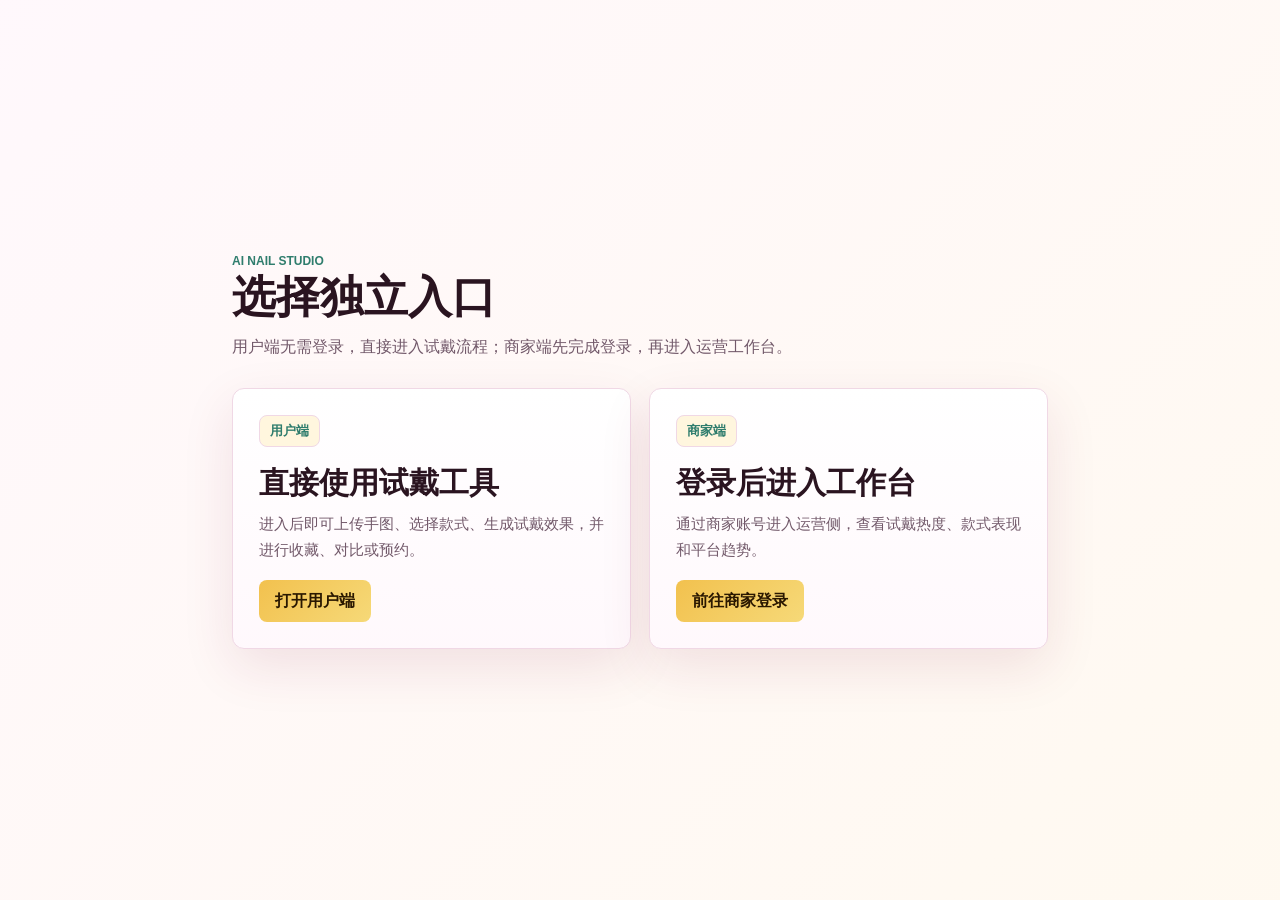
==== commit d422d45d: "更新商户后台功能和测试用例" ====
--- a/frontend/index.html
+++ b/frontend/index.html
@@ -7,51 +7,32 @@
     <link rel="stylesheet" href="./styles.css">
   </head>
   <body class="portal-page">
-    <main class="portal-shell" aria-label="美甲 AI 试戴平台入口">
+    <main class="portal-shell portal-shell-compact" aria-label="美甲 AI 试戴平台入口">
       <header class="portal-header">
         <div>
           <span class="brand-mark">AI Nail Studio</span>
-          <h1>美甲 AI 试戴平台</h1>
-          <p>按角色进入不同工作区：用户端专注试戴、对比和预约，商家端专注经营数据、主推款和活动方案。</p>
+          <h1>选择独立入口</h1>
+          <p>用户端无需登录，直接进入试戴流程；商家端先完成登录，再进入运营工作台。</p>
         </div>
       </header>
 
       <section class="role-grid" aria-label="选择入口">
-        <a class="role-card role-card-user" href="./user-app.html" aria-label="进入用户端试戴">
+        <a class="role-card role-link-card role-card-user" href="./user-app.html" aria-label="进入用户端试戴">
           <span class="role-label">用户端</span>
-          <div class="role-media">
-            <img src="../data/raw/images/hands/hand_001.png" alt="用户手部试戴示例">
-            <img src="../data/raw/images/nail_styles_enhanced/style_002_enhanced.png" alt="可试戴美甲款式示例">
+          <div>
+            <h2>直接使用试戴工具</h2>
+            <p>进入后即可上传手图、选择款式、生成试戴效果，并进行收藏、对比或预约。</p>
           </div>
-          <div>
-            <h2>试戴选款</h2>
-            <p>上传手图，选择款式，生成试戴效果，再收藏、对比或预约到店。</p>
-          </div>
-          <ul>
-            <li>手图上传和示例演示</li>
-            <li>款式筛选与详情</li>
-            <li>候选款智能对比</li>
-          </ul>
-          <strong>进入用户端</strong>
+          <strong>打开用户端</strong>
         </a>
 
-        <a class="role-card role-card-merchant" href="./merchant-login.html" aria-label="进入商家端登录">
+        <a class="role-card role-link-card role-card-merchant" href="./merchant-login.html" aria-label="进入商家端登录">
           <span class="role-label">商家端</span>
-          <div class="role-metrics" aria-hidden="true">
-            <div><span>试戴</span><strong>1,248</strong></div>
-            <div><span>收藏率</span><strong>18.6%</strong></div>
-            <div><span>主推款</span><strong>法式</strong></div>
+          <div>
+            <h2>登录后进入工作台</h2>
+            <p>通过商家账号进入运营侧，查看试戴热度、款式表现和平台趋势。</p>
           </div>
-          <div>
-            <h2>运营工作台</h2>
-            <p>查看试戴热度、款式表现和平台趋势，把用户行为转成可执行运营动作。</p>
-          </div>
-          <ul>
-            <li>经营指标和趋势图</li>
-            <li>款式管理和主推位</li>
-            <li>活动方案与内容文案</li>
-          </ul>
-          <strong>进入商家端</strong>
+          <strong>前往商家登录</strong>
         </a>
       </section>
     </main>
--- a/frontend/styles.css
+++ b/frontend/styles.css
@@ -52,6 +52,10 @@
   padding: 32px;
 }
 
+.portal-shell-compact {
+  width: min(880px, 100%);
+}
+
 .portal-header {
   display: flex;
   align-items: flex-end;
@@ -104,6 +108,19 @@
   box-shadow: var(--shadow-hover);
   outline: 0;
   transform: translateY(-2px);
+}
+
+.role-link-card {
+  min-height: 260px;
+  padding: 26px;
+}
+
+.role-link-card h2 {
+  max-width: 390px;
+}
+
+.role-link-card p {
+  max-width: 430px;
 }
 
 .role-label {
@@ -1009,6 +1026,7 @@
 }
 
 .style-card {
+  flex: 0 0 auto;
   width: 100%;
   padding: 0;
   border: 2px solid transparent;
@@ -1029,6 +1047,7 @@
 }
 
 .style-thumb {
+  display: block;
   width: 100%;
   aspect-ratio: 1 / 0.78;
   object-fit: cover;
@@ -1059,6 +1078,44 @@
   font-size: 13px;
   font-weight: 800;
   white-space: nowrap;
+}
+
+.style-user-tags {
+  display: flex;
+  flex-wrap: wrap;
+  gap: 6px;
+  padding: 0 10px 8px;
+}
+
+.style-user-tag {
+  display: inline-flex;
+  align-items: center;
+  min-height: 24px;
+  padding: 0 8px;
+  border-radius: 999px;
+  font-size: 12px;
+  font-weight: 900;
+}
+
+.style-user-tag.is-featured {
+  background: var(--surface-warm);
+  color: var(--accent-ink);
+}
+
+.style-user-tag.is-promotion {
+  background: var(--rose-soft);
+  color: var(--rose);
+}
+
+.style-offer {
+  margin: 0 10px 8px;
+  padding: 7px 8px;
+  border-radius: var(--radius-sm);
+  background: #fff1f7;
+  color: var(--rose);
+  font-size: 12px;
+  font-weight: 800;
+  line-height: 1.4;
 }
 
 .style-card-foot {
